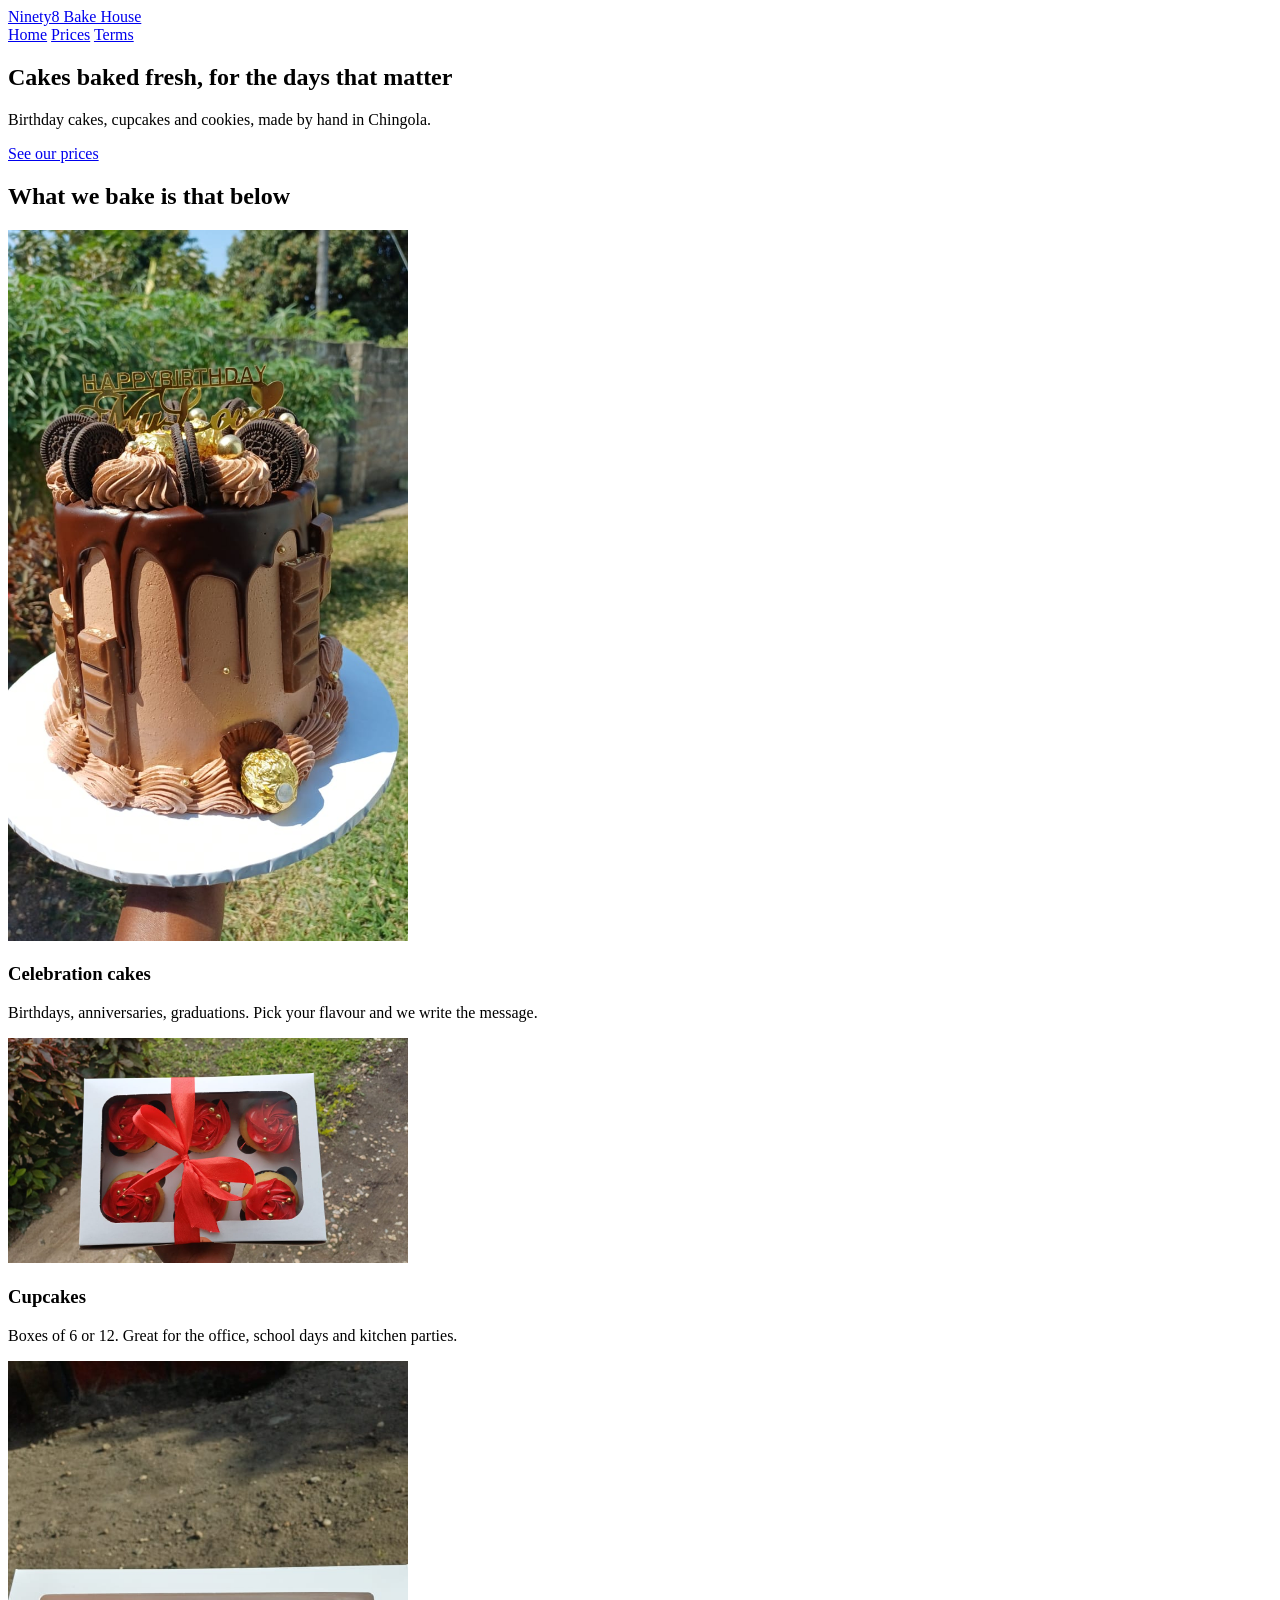
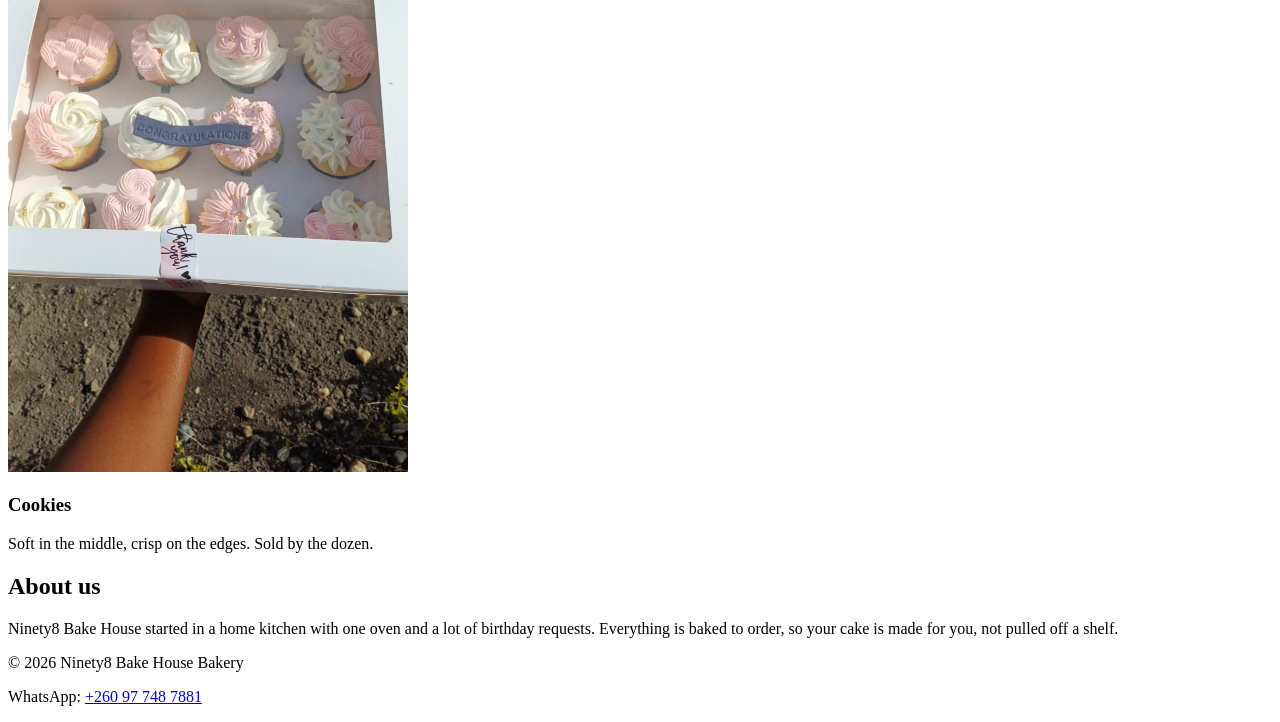
==== index.html @ 87349954 "reword all areas that said lusaka to chingola" ====
<!DOCTYPE html>
<!-- ^ Tells the browser: "this is a modern HTML page". Always the first line. -->

<!-- <html> wraps EVERYTHING. lang="en" tells screen readers and Google the page is in English. -->
<html lang="en">

<!-- <head> = information ABOUT the page. Nothing in here shows on the page itself. -->
<head>
  <!-- Lets the page show any character: K, é, emojis. -->
  <meta charset="UTF-8">
  <!-- Makes the page fit phone screens instead of showing a tiny desktop page. -->
  <meta name="viewport" content="width=device-width, initial-scale=1.0">
  <!-- The text on the browser tab, and the blue link text on Google. -->
  <title>Ninety8 Bake House Bakery | Cakes and treats in Chingola</title>
  <!-- The grey text under the link on Google. -->
  <meta name="description" content="Birthday cakes, cupcakes and cookies, baked by hand in Chingola.">
</head>

<!-- <body> = everything the visitor actually sees. -->
<body>

  <!-- <header> = the strip at the top: logo and menu. It repeats on every page. -->
  <header>
    <a href="index.html">Ninety8 Bake House</a>
    <!-- <nav> = a group of links that move you around the site. -->
    <nav>
      <a href="index.html">Home</a>
      <a href="prices.html">Prices</a>
      <a href="terms.html">Terms</a>
    </nav>
  </header>

  <!-- <main> = the content that is unique to THIS page. Only one per page. -->
  <main>

    <!-- <section> = a chunk of the page about one topic. -->
    <section>
      <!-- <h1> = the main heading. ONE per page. Google reads it to know what the page is about. -->
      <h1>Cakes baked fresh, for the days that matter</h1>
      <!-- <p> = a paragraph. -->
      <p>Birthday cakes, cupcakes and cookies, made by hand in Chingola.</p>
      <!-- <a> = a link. href = where it goes. -->
      <a href="prices.html">See our prices</a>
    </section>

    <section>
      <!-- <h2> = a sub-heading. Headings go in order: h1, then h2, then h3. Never skip. -->
      <h2>What we bake is that below</h2>

      <!-- <div> = a box with no meaning of its own. We use it to group things for styling later. -->
      <div>
        <!-- <article> = a self-contained item. Here: one product. -->
        <article>
          <!-- <img> has no closing tag. src = the file. alt = what the picture shows,
               read aloud to blind visitors and shown if the image fails to load. Never leave it empty. -->
          <img src="images/cake.jpg" alt="A two-layer birthday cake with white icing" width="400">
          <h3>Celebration cakes</h3>
          <p>Birthdays, anniversaries, graduations. Pick your flavour and we write the message.</p>
        </article>

        <article>
          <img src="images/cupcakes.jpg" alt="A box of cupcakes with swirled icing" width="400">
          <h3>Cupcakes</h3>
          <p>Boxes of 6 or 12. Great for the office, school days and kitchen parties.</p>
        </article>

        <article>
          <img src="images/cookies.jpg" alt="A plate of golden chocolate chip cookies" width="400">
          <h3>Cookies</h3>
          <p>Soft in the middle, crisp on the edges. Sold by the dozen.</p>
        </article>
      </div>
    </section>

    <section>
      <h2>About us</h2>
      <p>
        Ninety8 Bake House started in a home kitchen with one oven and a lot of birthday requests.
        Everything is baked to order, so your cake is made for you, not pulled off a shelf.
      </p>
    </section>

  </main>

  <!-- <footer> = the strip at the bottom. Also repeats on every page. -->
  <footer>
    <!-- &copy; is a "character code". It shows as the © symbol. -->
    <!-- <span> = like a <div> but it sits INSIDE a line of text. We will use this one in Stage 5. -->
    <p>&copy; <span id="year">2026</span> Ninety8 Bake House Bakery</p>
    <!-- wa.me links open a WhatsApp chat with that number. Number = country code, no + and no spaces. -->
    <p>WhatsApp: <a href="https://wa.me/260964182847">+260 97 748 7881</a></p>
  </footer>

</body>
</html>
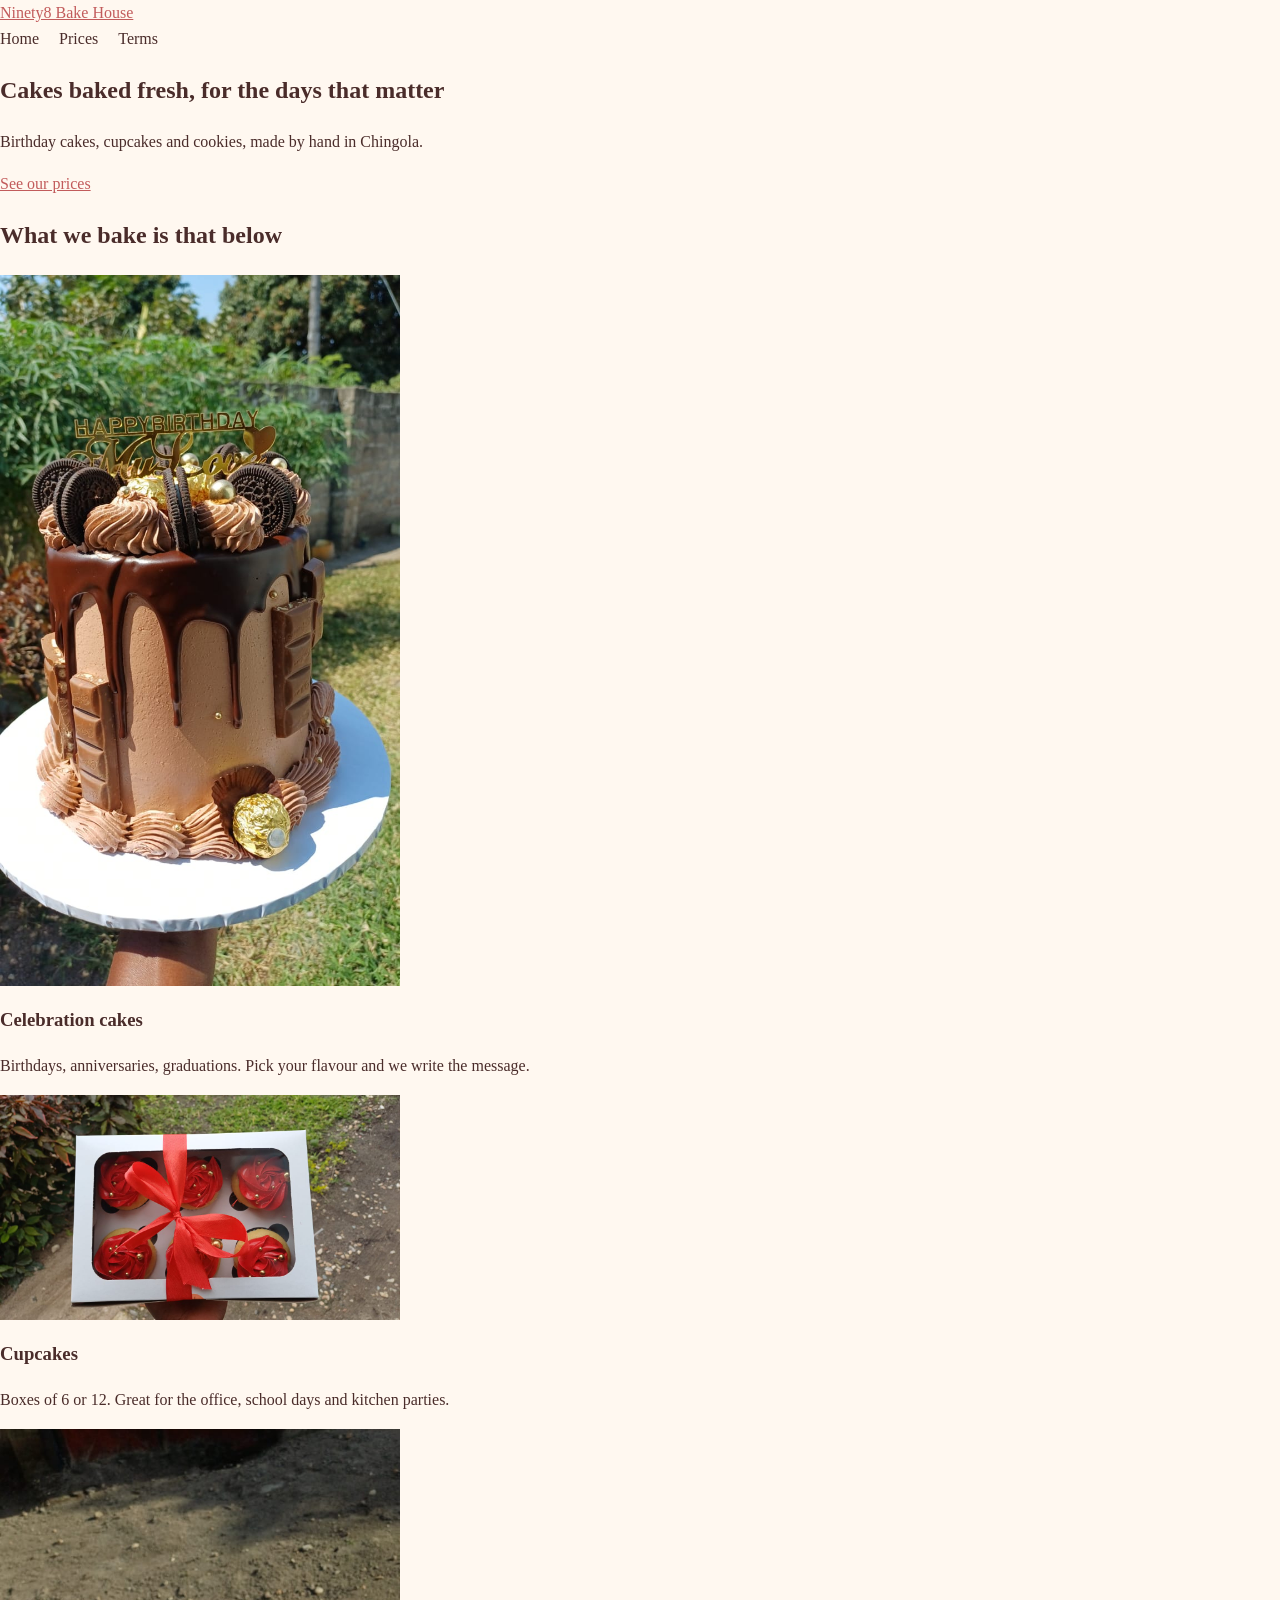
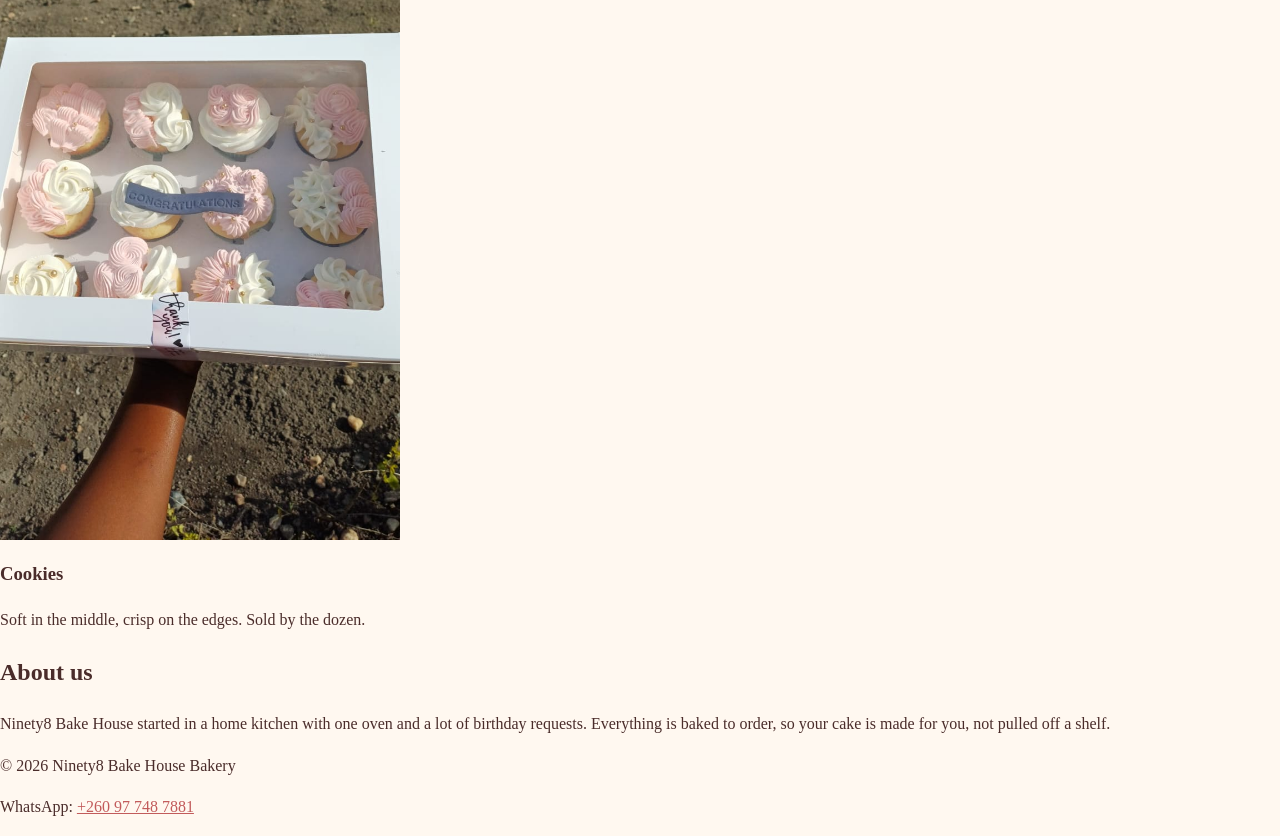
==== commit e6ca092e: "add stylesheets and link it on every page" ====
--- a/index.html
+++ b/index.html
@@ -14,6 +14,7 @@
   <title>Ninety8 Bake House Bakery | Cakes and treats in Chingola</title>
   <!-- The grey text under the link on Google. -->
   <meta name="description" content="Birthday cakes, cupcakes and cookies, baked by hand in Chingola.">
+  <link rel="stylesheet" href="styles.css">
 </head>
 
 <!-- <body> = everything the visitor actually sees. -->
--- a/styles.css
+++ b/styles.css
@@ -0,0 +1,169 @@
+/* ==========================================================
+   Sweet Crumbs styles
+   How CSS works:   selector { property: value; }
+     body         -> every <body> tag
+     .card        -> every tag with class="card"
+     nav a        -> every <a> that is INSIDE a <nav>
+     nav a:hover  -> that <a>, but only while the mouse is over it
+   ========================================================== */
+
+
+/* ============ 1. Colours and fonts (DONE, read it) ============ */
+/* These are VARIABLES. Change a colour here once, it changes everywhere.
+   Use one like this:  color: var(--brown);
+   Pick colours that match her brand. Try https://coolors.co for ideas. */
+:root {
+  --cream: #fff8f0;
+  --brown: #4a2c2a;
+  --pink: #e07a7a;
+  --pink-dark: #c25b5b;
+  --line: #ecdccb;
+  --white: #ffffff;
+}
+
+/* Makes width and padding behave the way you expect. Just keep it. */
+* {
+  box-sizing: border-box;
+}
+
+body {
+  margin: 0;
+  font-family: Georgia, "Times New Roman", serif;
+  background: var(--cream);
+  color: var(--brown);
+  line-height: 1.6;
+}
+
+a {
+  color: var(--pink-dark);
+}
+
+/* Images never get wider than the box they are in. Important on phones. */
+img {
+  max-width: 100%;
+  display: block;
+}
+
+
+/* ============ 2. Header and navigation (DONE, read it) ============ */
+/* display: flex puts the children (logo and nav) side by side.
+   justify-content: space-between pushes them to opposite ends.
+   flex-wrap: wrap lets them go onto two lines on a small phone. */
+.site-header {
+  display: flex;
+  flex-wrap: wrap;
+  justify-content: space-between;
+  align-items: center;
+  gap: 12px;
+  padding: 16px 20px;
+  background: var(--white);
+  border-bottom: 1px solid var(--line);
+}
+
+.logo {
+  font-size: 1.5rem;
+  font-weight: bold;
+  text-decoration: none;
+  color: var(--brown);
+}
+
+nav a {
+  margin-left: 16px;
+  text-decoration: none;
+  color: var(--brown);
+}
+
+nav a:first-child {
+  margin-left: 0;
+}
+
+/* .active is the page you are on right now. */
+nav a:hover,
+nav a.active {
+  color: var(--pink-dark);
+  border-bottom: 2px solid var(--pink);
+}
+
+
+/* ============ 3. Sections, hero and button (TODO) ============ */
+
+/* TODO 3a: .section
+   Keep content from stretching too wide on big screens, and centre it.
+   Hints: max-width: 960px;  margin: 0 auto;  padding: 40px 20px;  */
+
+
+/* TODO 3b: .hero  (the big welcome block on the home page)
+   Centre the text, give it lots of space (padding), and a soft background.
+   Hint for a fade:  background: linear-gradient(180deg, #fde3d9, var(--cream)); */
+
+
+/* TODO 3c: .button  (makes a link look like a button)
+   Hints: display: inline-block;  padding;  background: var(--pink);
+          color: white;  border-radius: 999px (fully round ends);
+          text-decoration: none (removes the underline).
+   Then add .button:hover with a darker background. */
+
+
+/* ============ 4. Cards (TODO) ============ */
+
+/* TODO 4a: .cards  (the box that holds the 3 products, or the 2 packages)
+   On phones: one card per row.
+   Hints: display: grid;  grid-template-columns: 1fr;  gap: 20px;  */
+
+
+/* TODO 4b: .card
+   A white box with a thin border and rounded corners.
+   Hints: background, border: 1px solid var(--line), border-radius: 12px,
+          overflow: hidden (so the image does not poke out of the round corners). */
+
+
+/* TODO 4c: .card img
+   Make all 3 photos the same height without squashing them.
+   Hints: width: 100%;  height: 200px;  object-fit: cover;
+   Try object-fit: fill  to see why "cover" is better. */
+
+
+/* TODO 4d: .card h3, .card p
+   The text is touching the card edges. Give it padding on the left and right. */
+
+
+/* TODO 4e: .featured  (the package we want people to pick)
+   Make it stand out: a thicker pink border. */
+
+
+/* TODO 4f: .price  (the big price on a package card)
+   Big, bold, pink. */
+
+
+/* ============ 5. Price table (TODO) ============ */
+
+/* TODO 5: .price-table
+   Hints: width: 100%;  border-collapse: collapse;  (look up what this does)
+   Then style .price-table th and .price-table td:
+     some padding, text-align: left, a line under each row (border-bottom).
+   Make the heading row dark (background: var(--brown)) with white text. */
+
+
+/* ============ 6. (Stage 5 will go here) ============ */
+
+
+/* ============ 7. Footer (TODO) ============ */
+
+/* TODO 7: .site-footer
+   Dark background, light text, centred, some padding.
+   Footer links are now hard to read: fix .site-footer a too. */
+
+
+/* ============ 8. Bigger screens (TODO) ============ */
+/* We built everything for PHONES first ("mobile first").
+   A media query is CSS that only applies when a condition is true.
+   This one: only when the screen is at least 700px wide.
+
+   TODO 8: inside the media query below, make .cards show 3 columns
+   Hint: grid-template-columns: repeat(3, 1fr);
+   Test it: press F12, then click the phone/tablet icon at the top of DevTools,
+   and drag the width smaller and bigger. Watch the cards jump. */
+
+@media (min-width: 700px) {
+
+}
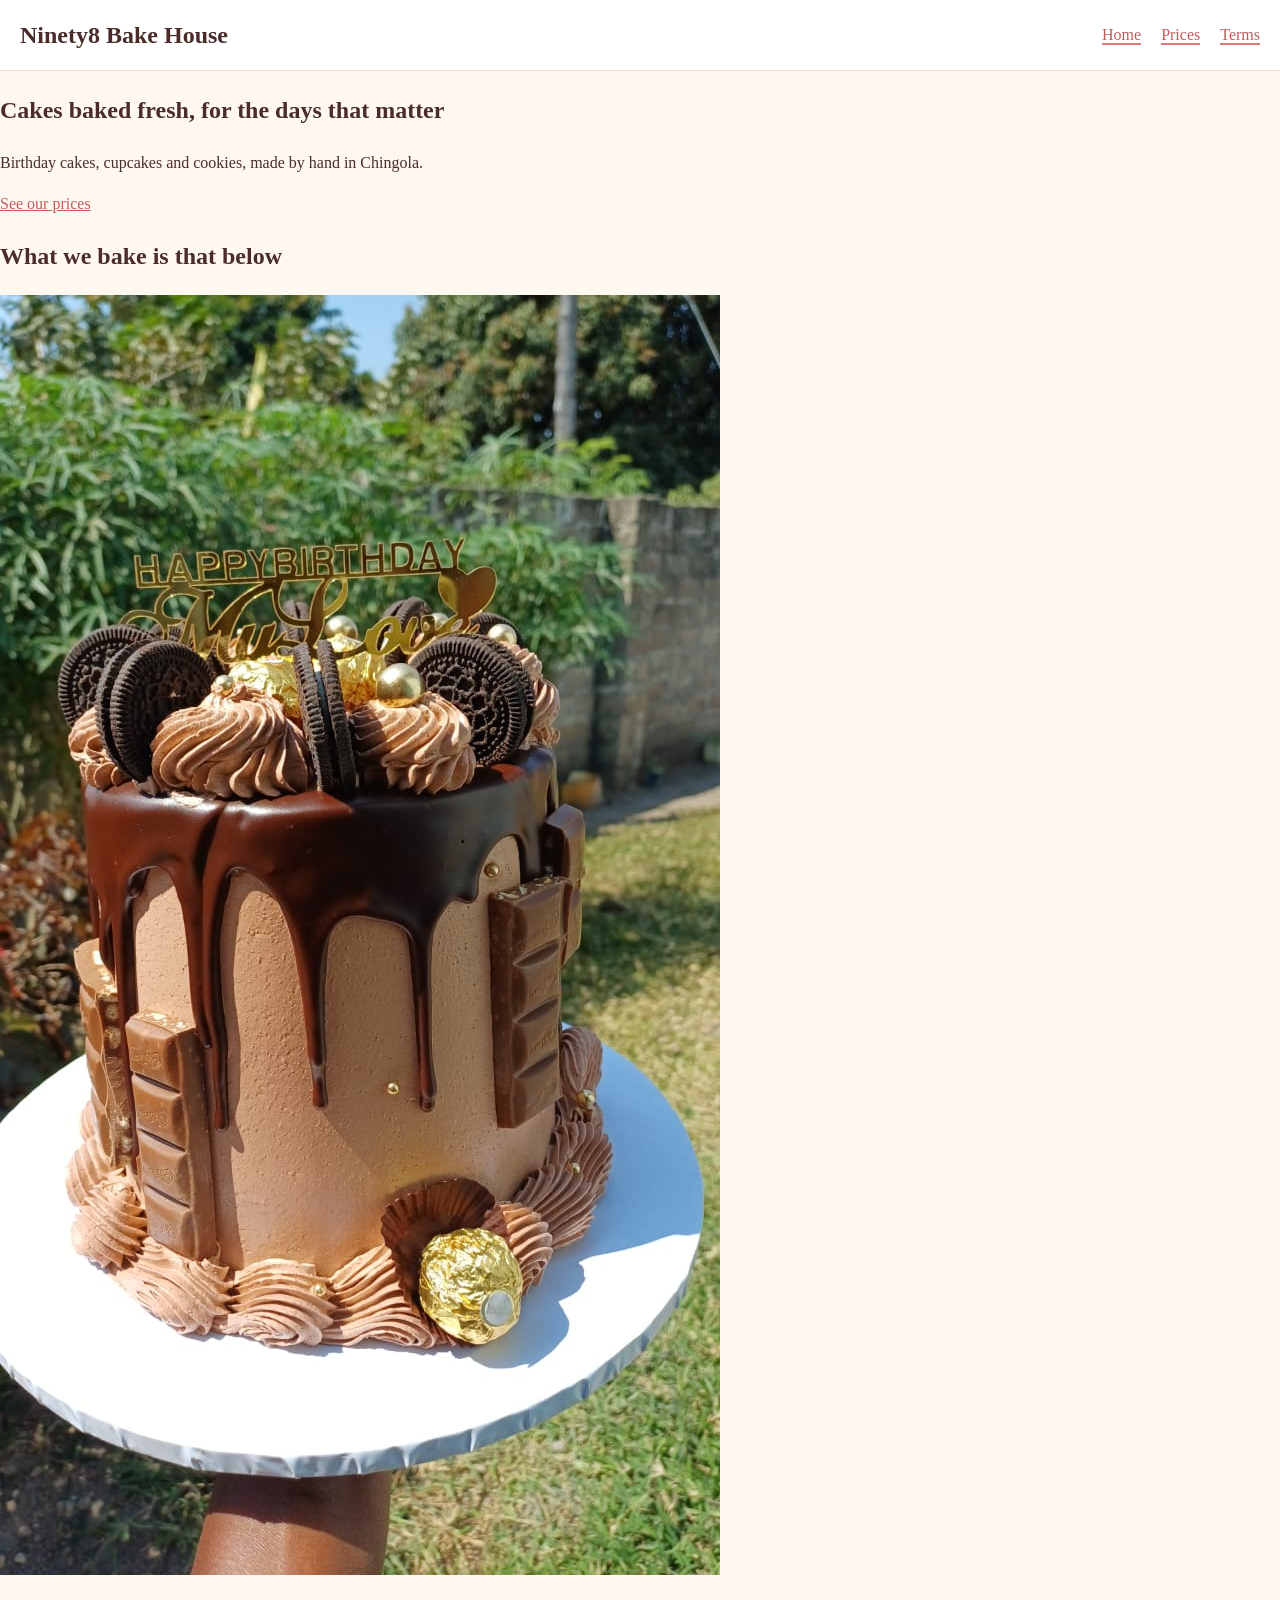
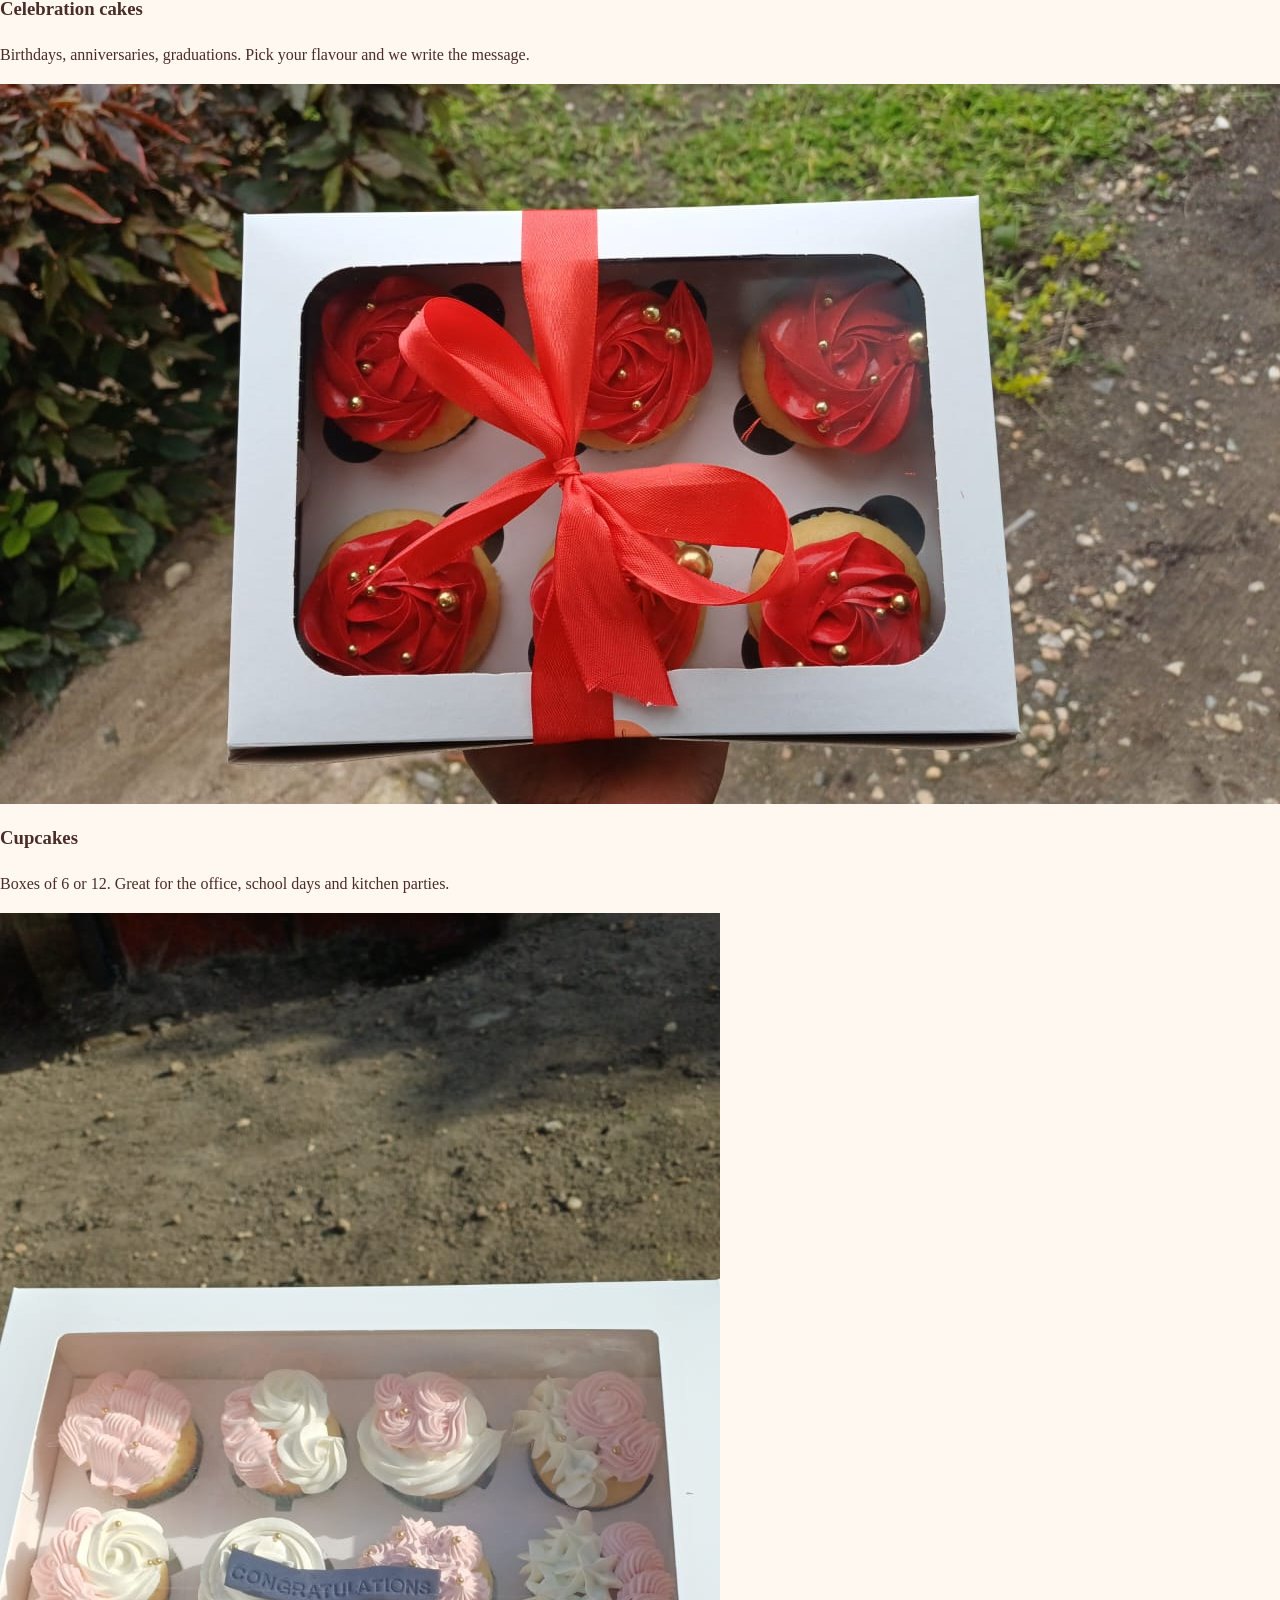
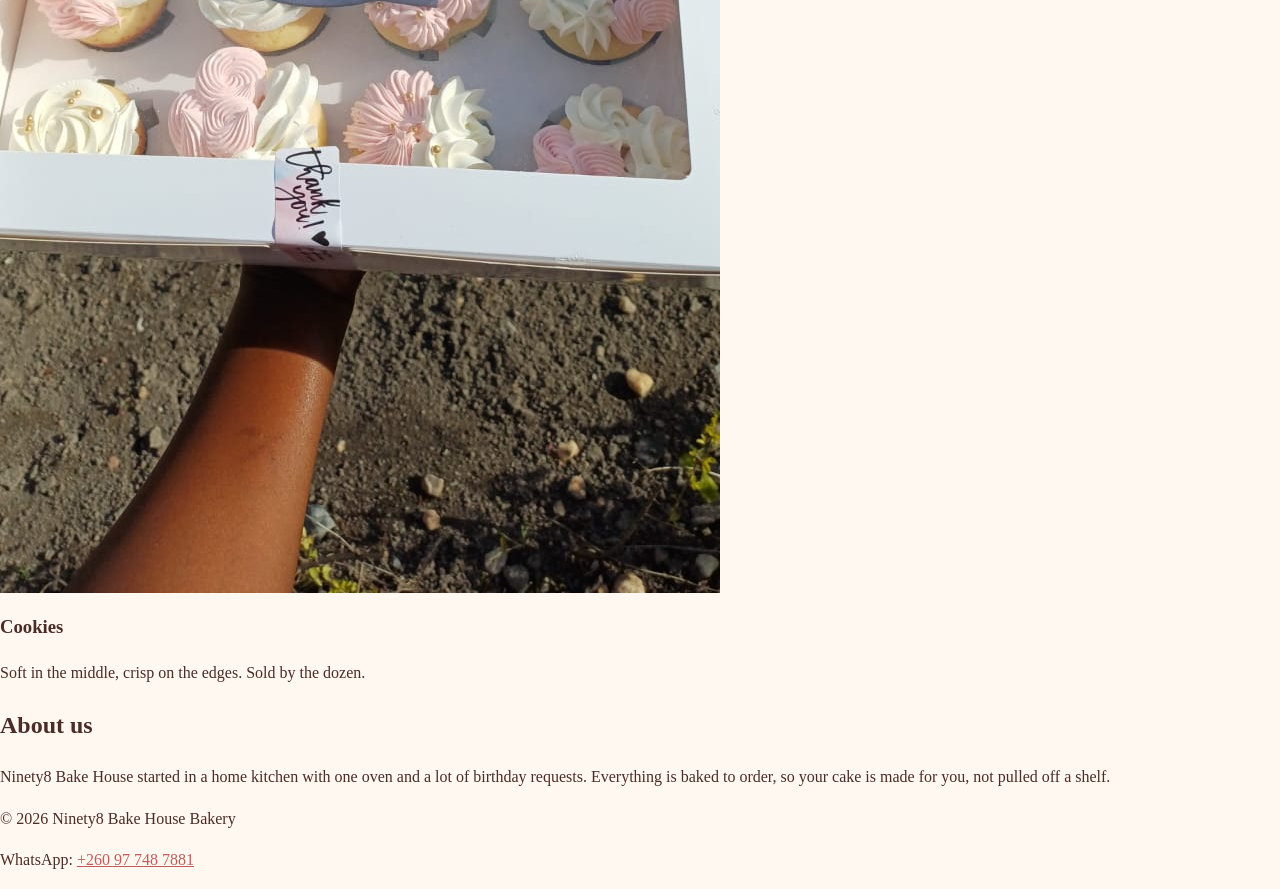
==== commit 62e7b63c: "add classes for styling" ====
--- a/index.html
+++ b/index.html
@@ -21,13 +21,13 @@
 <body>
 
   <!-- <header> = the strip at the top: logo and menu. It repeats on every page. -->
-  <header>
-    <a href="index.html">Ninety8 Bake House</a>
+  <header class="site-header">
+    <a href="index.html" class="logo">Ninety8 Bake House</a>
     <!-- <nav> = a group of links that move you around the site. -->
     <nav>
-      <a href="index.html">Home</a>
-      <a href="prices.html">Prices</a>
-      <a href="terms.html">Terms</a>
+      <a href="index.html" class="active">Home</a>
+      <a href="prices.html" class="active">Prices</a>
+      <a href="terms.html" class="active">Terms</a>
     </nav>
   </header>
 
@@ -35,45 +35,45 @@
   <main>
 
     <!-- <section> = a chunk of the page about one topic. -->
-    <section>
+    <section class="hero">
       <!-- <h1> = the main heading. ONE per page. Google reads it to know what the page is about. -->
       <h1>Cakes baked fresh, for the days that matter</h1>
       <!-- <p> = a paragraph. -->
       <p>Birthday cakes, cupcakes and cookies, made by hand in Chingola.</p>
       <!-- <a> = a link. href = where it goes. -->
-      <a href="prices.html">See our prices</a>
+      <a href="prices.html" class="button">See our prices</a>
     </section>
 
-    <section>
+    <section class="section">
       <!-- <h2> = a sub-heading. Headings go in order: h1, then h2, then h3. Never skip. -->
       <h2>What we bake is that below</h2>
 
       <!-- <div> = a box with no meaning of its own. We use it to group things for styling later. -->
-      <div>
+      <div class="cards">
         <!-- <article> = a self-contained item. Here: one product. -->
-        <article>
+        <article class="card">
           <!-- <img> has no closing tag. src = the file. alt = what the picture shows,
                read aloud to blind visitors and shown if the image fails to load. Never leave it empty. -->
-          <img src="images/cake.jpg" alt="A two-layer birthday cake with white icing" width="400">
+          <img src="images/cake.jpg" alt="A two-layer birthday cake with white icing">
           <h3>Celebration cakes</h3>
           <p>Birthdays, anniversaries, graduations. Pick your flavour and we write the message.</p>
         </article>
 
-        <article>
-          <img src="images/cupcakes.jpg" alt="A box of cupcakes with swirled icing" width="400">
+        <article class="card">
+          <img src="images/cupcakes.jpg" alt="A box of cupcakes with swirled icing">
           <h3>Cupcakes</h3>
           <p>Boxes of 6 or 12. Great for the office, school days and kitchen parties.</p>
         </article>
 
-        <article>
-          <img src="images/cookies.jpg" alt="A plate of golden chocolate chip cookies" width="400">
+        <article class="card">
+          <img src="images/cookies.jpg" alt="A plate of golden chocolate chip cookies">
           <h3>Cookies</h3>
           <p>Soft in the middle, crisp on the edges. Sold by the dozen.</p>
         </article>
       </div>
     </section>
 
-    <section>
+    <section class="section">
       <h2>About us</h2>
       <p>
         Ninety8 Bake House started in a home kitchen with one oven and a lot of birthday requests.
@@ -84,7 +84,7 @@
   </main>
 
   <!-- <footer> = the strip at the bottom. Also repeats on every page. -->
-  <footer>
+  <footer class="site-footer">
     <!-- &copy; is a "character code". It shows as the © symbol. -->
     <!-- <span> = like a <div> but it sits INSIDE a line of text. We will use this one in Stage 5. -->
     <p>&copy; <span id="year">2026</span> Ninety8 Bake House Bakery</p>
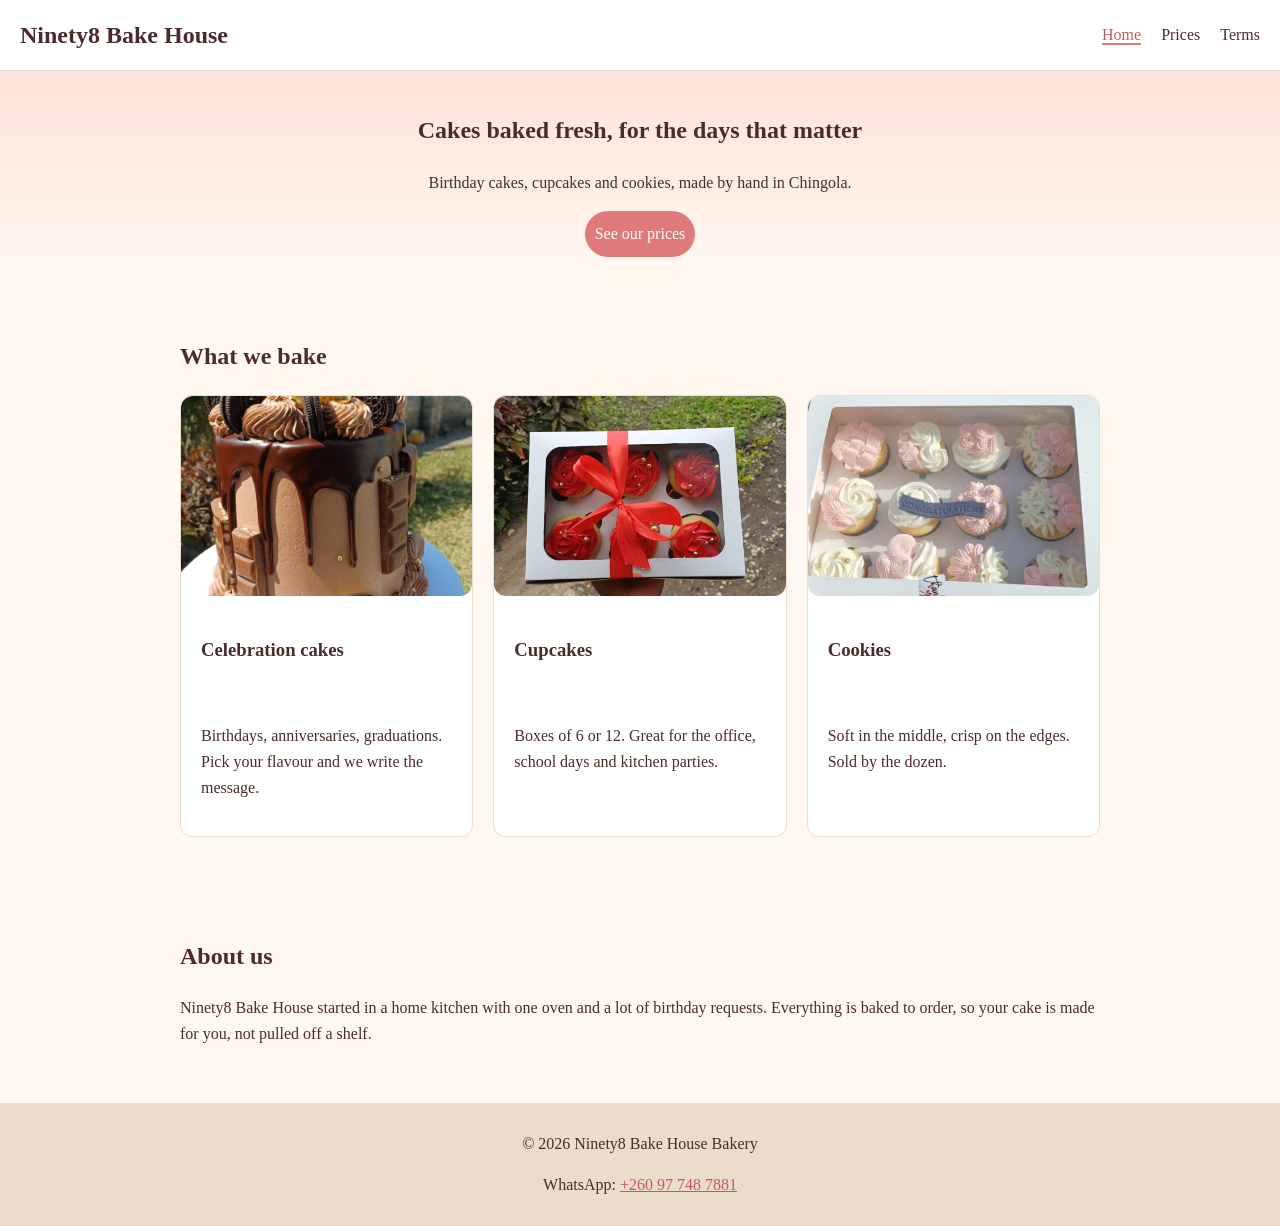
==== commit 0013a37f: "update on some mistakes" ====
--- a/index.html
+++ b/index.html
@@ -26,8 +26,8 @@
     <!-- <nav> = a group of links that move you around the site. -->
     <nav>
       <a href="index.html" class="active">Home</a>
-      <a href="prices.html" class="active">Prices</a>
-      <a href="terms.html" class="active">Terms</a>
+      <a href="prices.html">Prices</a>
+      <a href="terms.html">Terms</a>
     </nav>
   </header>
 
@@ -46,7 +46,7 @@
 
     <section class="section">
       <!-- <h2> = a sub-heading. Headings go in order: h1, then h2, then h3. Never skip. -->
-      <h2>What we bake is that below</h2>
+      <h2>What we bake</h2>
 
       <!-- <div> = a box with no meaning of its own. We use it to group things for styling later. -->
       <div class="cards">
--- a/styles.css
+++ b/styles.css
@@ -90,11 +90,23 @@
 /* TODO 3a: .section
    Keep content from stretching too wide on big screens, and centre it.
    Hints: max-width: 960px;  margin: 0 auto;  padding: 40px 20px;  */
+   .section {
+      max-width: 960px;
+      margin: 0 auto;
+      padding: 40px 20px;
+      
+   }
 
 
 /* TODO 3b: .hero  (the big welcome block on the home page)
    Centre the text, give it lots of space (padding), and a soft background.
    Hint for a fade:  background: linear-gradient(180deg, #fde3d9, var(--cream)); */
+   .hero {
+      text-align: center;
+      padding: 20px 10px;
+      background: linear-gradient(180deg, #fde3d9, var(--cream));
+
+   }
 
 
 /* TODO 3c: .button  (makes a link look like a button)
@@ -102,6 +114,21 @@
           color: white;  border-radius: 999px (fully round ends);
           text-decoration: none (removes the underline).
    Then add .button:hover with a darker background. */
+   .button {
+      display: inline-block ;
+      padding: 10px;
+      background: var(--pink);
+      color:#ffffff;
+      border-radius: 999px ;
+      text-decoration: none;
+      transition: 0.2s;
+   }
+   
+   .button:hover {
+      background: #c25b5b;
+      color: #ffffff;     
+   }
+   
 
 
 /* ============ 4. Cards (TODO) ============ */
@@ -109,6 +136,11 @@
 /* TODO 4a: .cards  (the box that holds the 3 products, or the 2 packages)
    On phones: one card per row.
    Hints: display: grid;  grid-template-columns: 1fr;  gap: 20px;  */
+   .cards {
+      display: grid;
+      grid-template-columns:1fr;
+      gap: 20px;
+   }
 
 
 /* TODO 4b: .card
@@ -116,23 +148,51 @@
    Hints: background, border: 1px solid var(--line), border-radius: 12px,
           overflow: hidden (so the image does not poke out of the round corners). */
 
+.card {
+   background:  #ffffff;
+   border: 1px solid var(--line);
+   border-radius: 12px;
+   overflow: hidden;
+
+}
 
 /* TODO 4c: .card img
    Make all 3 photos the same height without squashing them.
    Hints: width: 100%;  height: 200px;  object-fit: cover;
    Try object-fit: fill  to see why "cover" is better. */
+.card img {
+  width: 100%;
+  height: 200px;
+  object-fit: cover;
+   border-radius: 12px;
+}
 
 
 /* TODO 4d: .card h3, .card p
    The text is touching the card edges. Give it padding on the left and right. */
+   .card h3 {
+      padding: 20px;
+
+   }
+   .card p {
+      padding: 20px;
+   }
 
 
 /* TODO 4e: .featured  (the package we want people to pick)
    Make it stand out: a thicker pink border. */
-
+   .featured {
+      border: solid pink;
+   }
 
 /* TODO 4f: .price  (the big price on a package card)
    Big, bold, pink. */
+   .price {
+      font-size: 24px;
+      font-weight: bold;
+      color: var(--pink);
+   }
+   
 
 
 /* ============ 5. Price table (TODO) ============ */
@@ -142,6 +202,36 @@
    Then style .price-table th and .price-table td:
      some padding, text-align: left, a line under each row (border-bottom).
    Make the heading row dark (background: var(--brown)) with white text. */
+   .price-table {
+      width: 100%;
+      border-collapse: collapse;
+      border-radius: 12px;
+      overflow: hidden;
+      background:  #ffffff;
+     
+   }
+
+   .price-table th {
+      padding: 12px;
+      color:  #ffffff;
+      text-align: left;
+      background-color: #f28b9b ;
+   }
+
+   .price-table td {
+      padding: 10px; 
+      text-align: left;
+      color: #4a2c2a;
+      border-bottom: 5px solid #ecdccb ;
+   }
+
+   .price-table tr:nth-child(even) td {
+      background-color: #f8e6df;
+   }
+
+   .price-table tr:last-child td {
+      border-bottom: none;
+   }
 
 
 /* ============ 6. (Stage 5 will go here) ============ */
@@ -152,8 +242,13 @@
 /* TODO 7: .site-footer
    Dark background, light text, centred, some padding.
    Footer links are now hard to read: fix .site-footer a too. */
-
-
+   .site-footer {
+      background:  #ecdccb ;
+      text-align: center;
+      padding: 12px;
+   }
+
+  
 /* ============ 8. Bigger screens (TODO) ============ */
 /* We built everything for PHONES first ("mobile first").
    A media query is CSS that only applies when a condition is true.
@@ -165,5 +260,10 @@
    and drag the width smaller and bigger. Watch the cards jump. */
 
 @media (min-width: 700px) {
-
-}
+   .cards{
+ grid-template-columns: repeat(3, 1fr) ;
+   }
+}
+
+
+
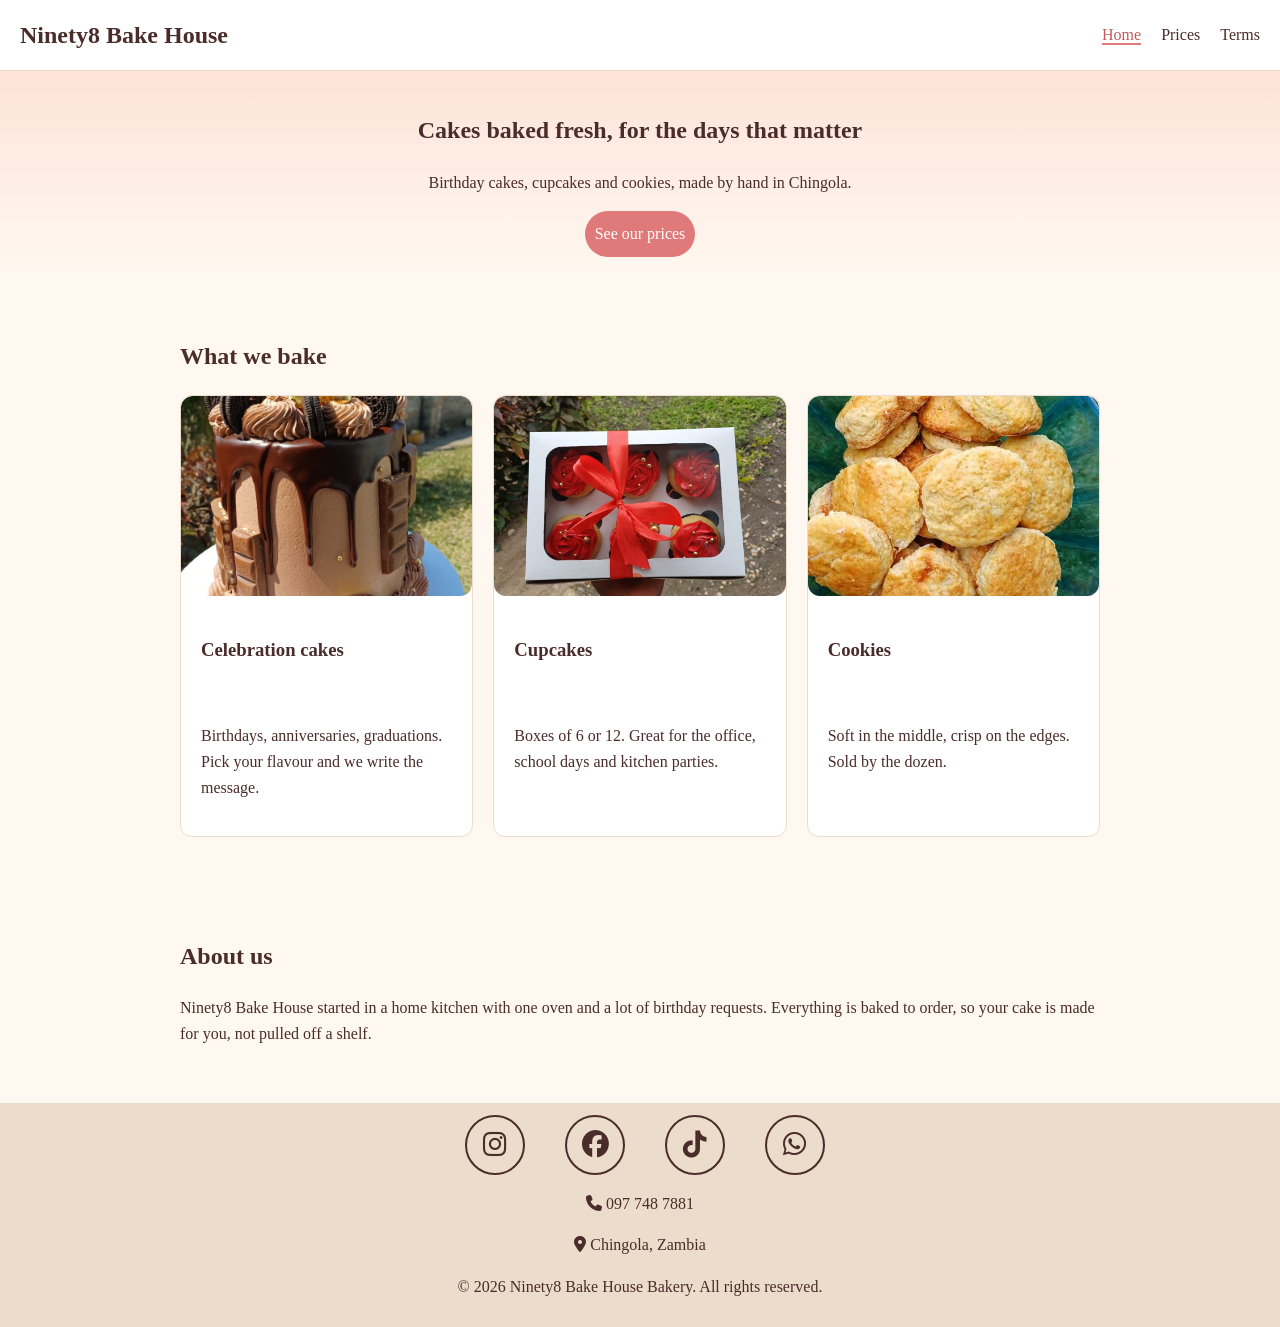
==== commit 25883670: "edited the menue table and added social media links" ====
--- a/index.html
+++ b/index.html
@@ -15,6 +15,7 @@
   <!-- The grey text under the link on Google. -->
   <meta name="description" content="Birthday cakes, cupcakes and cookies, baked by hand in Chingola.">
   <link rel="stylesheet" href="styles.css">
+  <link rel="stylesheet" href="https://cdnjs.cloudflare.com/ajax/libs/font-awesome/6.7.2/css/all.min.css">
 </head>
 
 <!-- <body> = everything the visitor actually sees. -->
@@ -83,13 +84,52 @@
 
   </main>
 
+   
   <!-- <footer> = the strip at the bottom. Also repeats on every page. -->
   <footer class="site-footer">
     <!-- &copy; is a "character code". It shows as the © symbol. -->
     <!-- <span> = like a <div> but it sits INSIDE a line of text. We will use this one in Stage 5. -->
-    <p>&copy; <span id="year">2026</span> Ninety8 Bake House Bakery</p>
+
+        <section>
+      <!--social media links-->
+      <div class="social-links" >
+        <a href="https://instagram.com/98bake_house"
+           target="_blank"
+           aria-label="instagram">
+          <i class="fa-brands fa-instagram"></i>
+        </a>
+         <a href="https://www.facebook.com/share/1FQyY4DqXN/"
+                target="_blank"
+               rel="noopener noreferrer"
+               aria-label="Facebook">
+              <i class="fa-brands fa-facebook"></i>
+          </a>
+        <a href="https://tiktok.com/@98_bakehouse"
+           target="_blank"
+           aria-label="tiktok">
+          <i class="fa-brands fa-tiktok"></i>
+           </a>
+          <a href="https://wa.me/260964182847"
+           target="_blank"
+           aria-label="WhatsApp">
+          <i class="fa-brands fa-whatsapp"></i>
+        </a>
+
+      </div>
+     </section>
+          <p>
+        <i class="fa-solid fa-phone"></i>
+        097 748 7881
+       </p>
+
+      <p>
+        <i class="fa-solid fa-location-dot"></i>
+        Chingola, Zambia
+      </p>
+     
+     <p>&copy; <span id="year">2026</span> Ninety8 Bake House Bakery. All rights reserved.</p>
     <!-- wa.me links open a WhatsApp chat with that number. Number = country code, no + and no spaces. -->
-    <p>WhatsApp: <a href="https://wa.me/260964182847">+260 97 748 7881</a></p>
+   
   </footer>
 
 </body>
--- a/styles.css
+++ b/styles.css
@@ -1,5 +1,5 @@
 /* ==========================================================
-   Sweet Crumbs styles
+   Ninety8 Bake House styles
    How CSS works:   selector { property: value; }
      body         -> every <body> tag
      .card        -> every tag with class="card"
@@ -19,6 +19,8 @@
   --pink-dark: #c25b5b;
   --line: #ecdccb;
   --white: #ffffff;
+  --pink-light: #f28b9b;
+  --blush: #f8e6df;
 }
 
 /* Makes width and padding behave the way you expect. Just keep it. */
@@ -118,15 +120,15 @@
       display: inline-block ;
       padding: 10px;
       background: var(--pink);
-      color:#ffffff;
+      color: var(--white);
       border-radius: 999px ;
       text-decoration: none;
       transition: 0.2s;
    }
    
    .button:hover {
-      background: #c25b5b;
-      color: #ffffff;     
+      background: var(--pink-dark);
+      color: var(--white);
    }
    
 
@@ -149,7 +151,7 @@
           overflow: hidden (so the image does not poke out of the round corners). */
 
 .card {
-   background:  #ffffff;
+   background: var(--white);
    border: 1px solid var(--line);
    border-radius: 12px;
    overflow: hidden;
@@ -182,7 +184,7 @@
 /* TODO 4e: .featured  (the package we want people to pick)
    Make it stand out: a thicker pink border. */
    .featured {
-      border: solid pink;
+      border: 3px solid var(--pink);
    }
 
 /* TODO 4f: .price  (the big price on a package card)
@@ -207,31 +209,47 @@
       border-collapse: collapse;
       border-radius: 12px;
       overflow: hidden;
+      background: var(--white);
       background:  #ffffff;
+      table-layout: fixed;
      
    }
+   .price-table img {
+  width: 100%;
+  height: 200px;
+  object-fit: cover;
+   border-radius: 12px;
+}
+
 
    .price-table th {
       padding: 12px;
-      color:  #ffffff;
+      color: var(--white);
       text-align: left;
-      background-color: #f28b9b ;
+      background-color: var(--pink-light);
    }
 
    .price-table td {
       padding: 10px; 
       text-align: left;
-      color: #4a2c2a;
-      border-bottom: 5px solid #ecdccb ;
+      color: var(--brown);
+      border-bottom: 5px solid var(--line);
    }
 
    .price-table tr:nth-child(even) td {
-      background-color: #f8e6df;
-   }
-
-   .price-table tr:last-child td {
-      border-bottom: none;
-   }
+      background-color: var(--blush);
+   }
+
+   td.flavor {
+  text-align: center;
+  vertical-align: middle;
+}
+
+td.flavor {
+  border-right: 1px solid #e9cdbb;
+}
+
+  
 
 
 /* ============ 6. (Stage 5 will go here) ============ */
@@ -243,7 +261,7 @@
    Dark background, light text, centred, some padding.
    Footer links are now hard to read: fix .site-footer a too. */
    .site-footer {
-      background:  #ecdccb ;
+      background: var(--line);
       text-align: center;
       padding: 12px;
    }
@@ -266,4 +284,78 @@
 }
 
 
-
+/* ============ SOCIAL MEDIA LINKS ============ */
+
+.social-links {
+    display: flex;
+    flex-wrap: wrap;
+    gap: 30px;
+    align-items: center;
+    justify-content: center ;
+}
+
+.social-links a {
+    width: 80px;
+    height: 60px;
+    flex: 0 0 60px;
+
+    border: 2px solid var(--brown);
+    border-radius: 50%;
+
+    display: flex;
+    justify-content: center;
+    align-items: center;
+
+    color: var(--brown);
+    background: transparent;
+
+    font-size: 27px;
+    text-decoration: none;
+
+    transition: all 0.3s ease;
+    margin-left: 10px;
+}
+
+/* Hover effect */
+.social-links a:hover {
+    background: var(--pink);
+    border-color: var(--pink);
+    color: var(--white);
+    transform: translateY(-4px);
+}
+
+.note {
+  margin-top: 24px;
+  padding: 20px;
+  background: #fff;
+  border: 2px solid var(--pink);
+  border-radius: 16px;
+  text-align: left;
+}
+
+.note-title {
+  display: inline-block;
+  margin: -34px 0 12px;
+  padding: 4px 24px;
+  background: var(--pink);
+  color: #fff;
+  border-radius: 8px;
+  letter-spacing: 2px;
+  text-transform: uppercase;
+}
+
+.note ol {
+  margin: 0 0 12px;
+  padding-left: 22px;
+}
+
+.note li {
+  margin-bottom: 8px;
+}
+
+.note-footer {
+  margin: 0;
+  padding-top: 12px;
+  border-top: 1px solid var(--line);
+  text-align: center;
+}
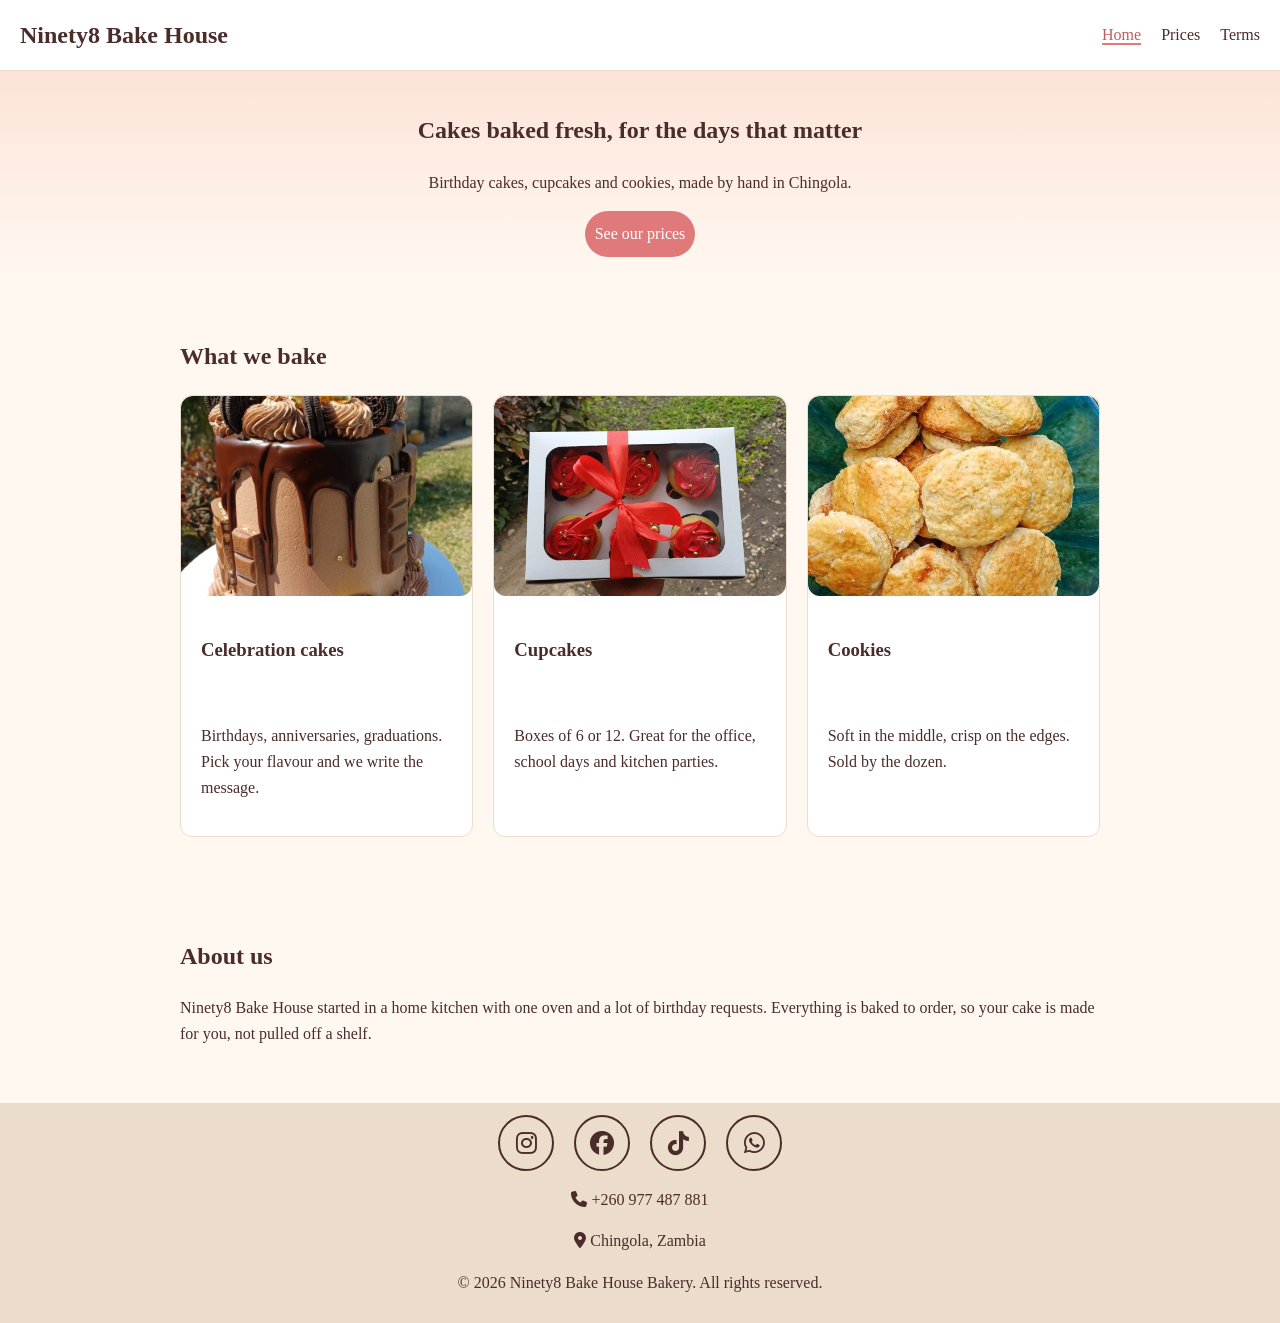
==== commit d2e7fd52: "Phone number edit" ====
--- a/index.html
+++ b/index.html
@@ -119,7 +119,7 @@
      </section>
           <p>
         <i class="fa-solid fa-phone"></i>
-        097 748 7881
+        +260 977 487 881
        </p>
 
       <p>
--- a/styles.css
+++ b/styles.css
@@ -209,7 +209,6 @@
       border-collapse: collapse;
       border-radius: 12px;
       overflow: hidden;
-      background: var(--white);
       background:  #ffffff;
       table-layout: fixed;
      
@@ -288,40 +287,41 @@
 
 .social-links {
     display: flex;
-    flex-wrap: wrap;
-    gap: 30px;
+    flex-wrap: nowrap;
+    gap: clamp(8px, 3vw, 20px) ;
     align-items: center;
     justify-content: center ;
 }
 
 .social-links a {
-    width: 80px;
-    height: 60px;
-    flex: 0 0 60px;
-
-    border: 2px solid var(--brown);
-    border-radius: 50%;
-
-    display: flex;
-    justify-content: center;
-    align-items: center;
-
-    color: var(--brown);
-    background: transparent;
-
-    font-size: 27px;
-    text-decoration: none;
-
-    transition: all 0.3s ease;
-    margin-left: 10px;
-}
-
-/* Hover effect */
+  width: clamp(36px, 11vw, 56px);
+  height: clamp(36px, 11vw, 56px);
+  flex: 0 1 auto;
+
+  border: 2px solid var(--brown);
+  border-radius: 50%;
+
+  display: flex;
+  justify-content: center;
+  align-items: center;
+
+  color: var(--brown);
+  background: transparent;
+  text-decoration: none;
+  transition: all 0.3s ease;
+  padding: 0;
+  margin: 0;
+}
+
 .social-links a:hover {
-    background: var(--pink);
-    border-color: var(--pink);
-    color: var(--white);
-    transform: translateY(-4px);
+  background: var(--pink);
+  border-color: var(--pink);
+  color: var(--white);
+  transform: translateY(-4px);
+}
+
+.social-links i {
+  font-size: clamp(16px, 5vw, 24px);
 }
 
 .note {
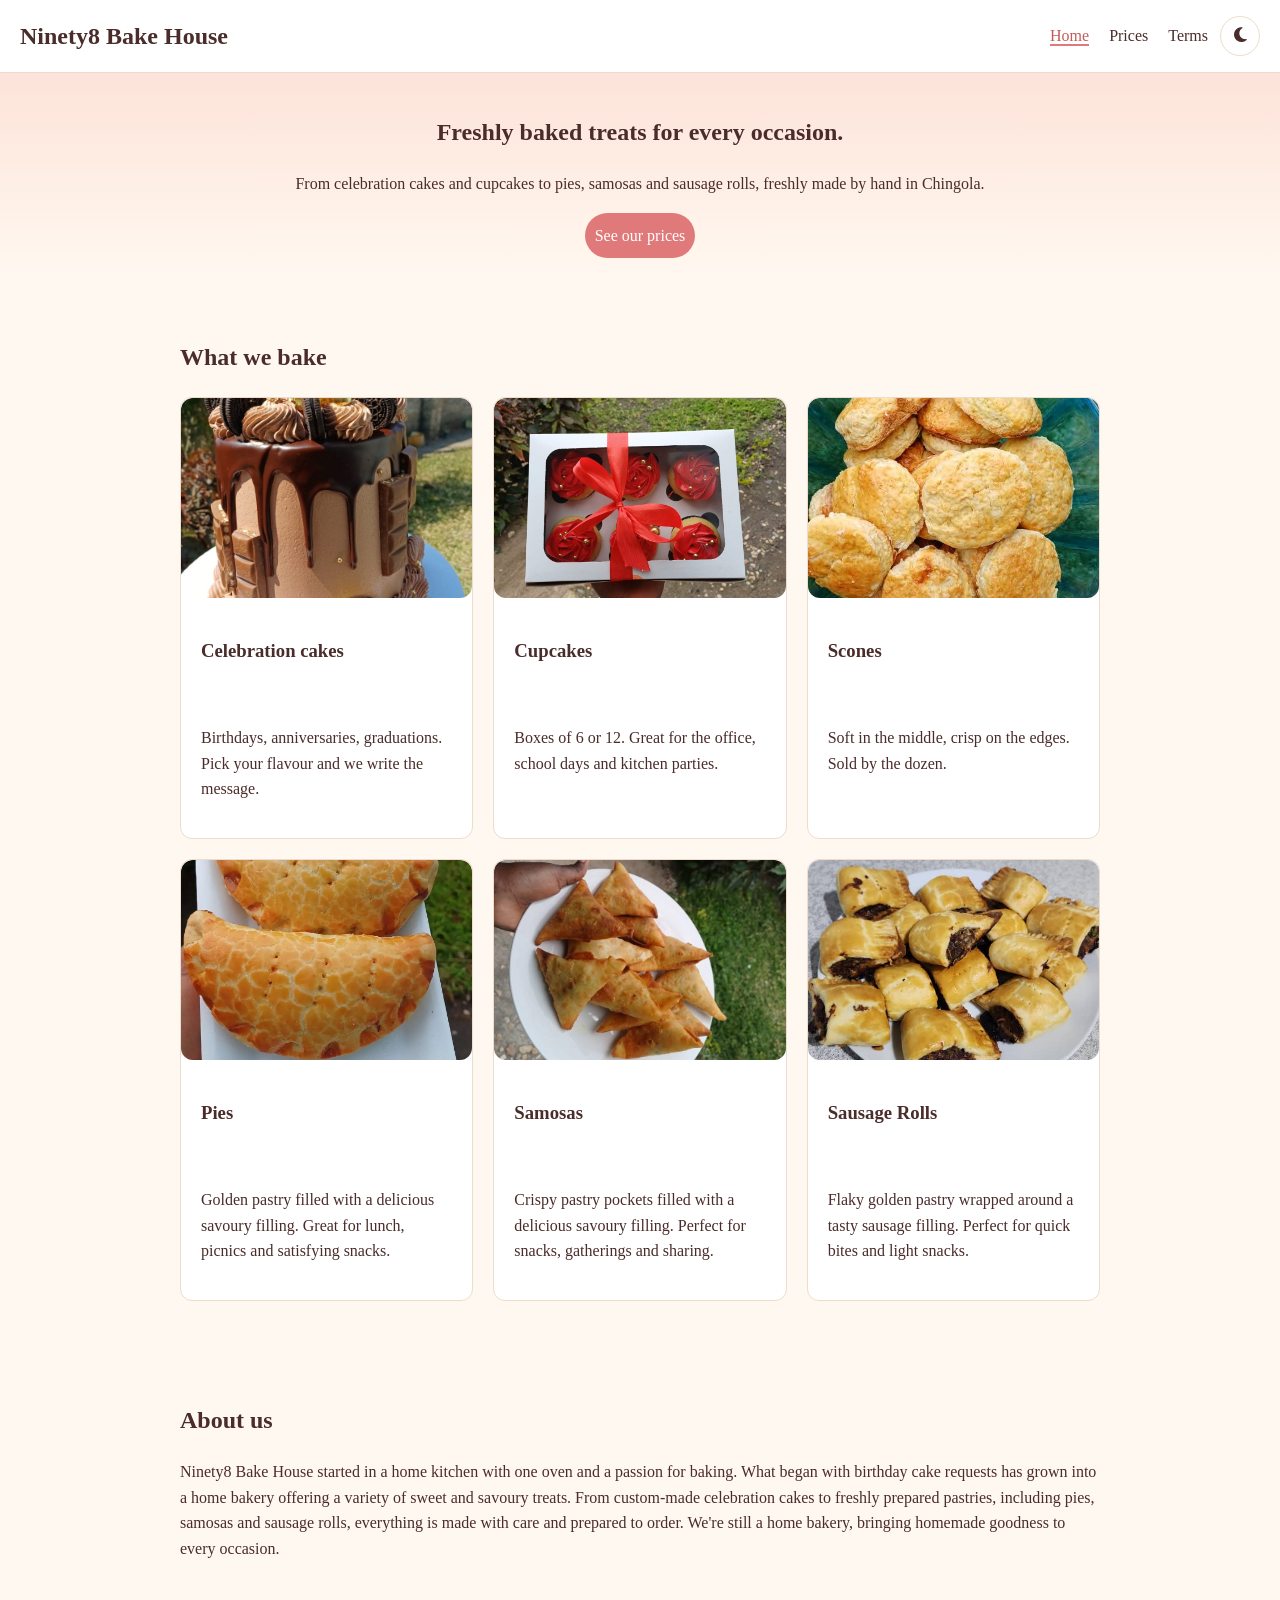
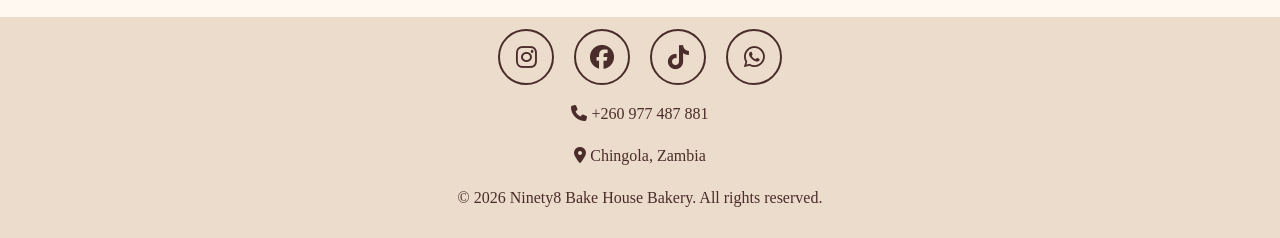
==== commit 552dc5a3: "Complete order builder and update bakery website" ====
--- a/index.html
+++ b/index.html
@@ -13,7 +13,7 @@
   <!-- The text on the browser tab, and the blue link text on Google. -->
   <title>Ninety8 Bake House Bakery | Cakes and treats in Chingola</title>
   <!-- The grey text under the link on Google. -->
-  <meta name="description" content="Birthday cakes, cupcakes and cookies, baked by hand in Chingola.">
+  <meta name="description" content="Birthday cakes, cupcakes and Scones, baked by hand in Chingola.">
   <link rel="stylesheet" href="styles.css">
   <link rel="stylesheet" href="https://cdnjs.cloudflare.com/ajax/libs/font-awesome/6.7.2/css/all.min.css">
 </head>
@@ -30,6 +30,11 @@
       <a href="prices.html">Prices</a>
       <a href="terms.html">Terms</a>
     </nav>
+
+    <button id="theme-toggle" class="theme-toggle" aria-label="Switch to dark mode">
+    <i class="fa-solid fa-moon"></i>
+</button>
+    
   </header>
 
   <!-- <main> = the content that is unique to THIS page. Only one per page. -->
@@ -38,9 +43,9 @@
     <!-- <section> = a chunk of the page about one topic. -->
     <section class="hero">
       <!-- <h1> = the main heading. ONE per page. Google reads it to know what the page is about. -->
-      <h1>Cakes baked fresh, for the days that matter</h1>
+      <h1>Freshly baked treats for every occasion.</h1>
       <!-- <p> = a paragraph. -->
-      <p>Birthday cakes, cupcakes and cookies, made by hand in Chingola.</p>
+      <p>From celebration cakes and cupcakes to pies, samosas and sausage rolls, freshly made by hand in Chingola.</p>
       <!-- <a> = a link. href = where it goes. -->
       <a href="prices.html" class="button">See our prices</a>
     </section>
@@ -67,18 +72,47 @@
         </article>
 
         <article class="card">
-          <img src="images/cookies.jpg" alt="A plate of golden chocolate chip cookies">
-          <h3>Cookies</h3>
+          <img src="images/scones.jpg" alt="A plate of golden chocolate chip Scones">
+          <h3>Scones</h3>
           <p>Soft in the middle, crisp on the edges. Sold by the dozen.</p>
         </article>
+
+         <article class="card">
+          <!-- <img> has no closing tag. src = the file. alt = what the picture shows,
+               read aloud to blind visitors and shown if the image fails to load. Never leave it empty. -->
+          <img src="images/pie.jpg" alt="A box of Golden homemade meat pies with flaky pastry and savoury filling">
+          <h3>Pies</h3>
+          <p>Golden pastry filled with a delicious savoury filling. Great for lunch, picnics and satisfying snacks.</p>
+        </article>
+        
+         <article class="card">
+          <!-- <img> has no closing tag. src = the file. alt = what the picture shows,
+               read aloud to blind visitors and shown if the image fails to load. Never leave it empty. -->
+          <img src="images/samosas.jpg" alt="Freshly fried golden samosas with a crispy pastry shell">
+          <h3>Samosas</h3>
+          <p>Crispy pastry pockets filled with a delicious savoury filling. Perfect for snacks, gatherings and sharing.</p>
+        </article>
+        
+         <article class="card">
+          <!-- <img> has no closing tag. src = the file. alt = what the picture shows,
+               read aloud to blind visitors and shown if the image fails to load. Never leave it empty. -->
+          <img src="images/sausage rolls.jpg" alt="Golden homemade sausage rolls with a savoury filling, freshly baked and served on a plate">
+          <h3>Sausage Rolls</h3>
+          <p>Flaky golden pastry wrapped around a tasty sausage filling. Perfect for quick bites and light snacks.</p>
+        </article>
+
+
       </div>
     </section>
 
     <section class="section">
       <h2>About us</h2>
       <p>
-        Ninety8 Bake House started in a home kitchen with one oven and a lot of birthday requests.
-        Everything is baked to order, so your cake is made for you, not pulled off a shelf.
+        Ninety8 Bake House started in a home kitchen with one oven and a passion for baking. What began with birthday cake requests has grown into a home bakery offering a variety of sweet and savoury treats.
+
+        From custom-made celebration cakes to freshly prepared pastries, including pies, samosas and sausage rolls, everything is made with care and prepared to order.
+
+       We're still a home bakery, bringing homemade goodness to every occasion.
       </p>
     </section>
 
@@ -131,6 +165,7 @@
     <!-- wa.me links open a WhatsApp chat with that number. Number = country code, no + and no spaces. -->
    
   </footer>
+<script src="script.js"></script>
+</body>
 
-</body>
 </html>
--- a/styles.css
+++ b/styles.css
@@ -358,4 +358,184 @@
   padding-top: 12px;
   border-top: 1px solid var(--line);
   text-align: center;
-}+}
+
+.order-form {
+     display: grid;
+     gap: 8px;
+     max-width: 420px;
+   }
+
+   .order-form select,
+   .order-form input {
+     padding: 10px;
+     font: inherit;
+     border: 1px solid var(--line);
+     border-radius: 8px;
+   }
+
+   .order-total {
+     font-size: 1.25rem;
+     font-weight: bold;
+   }
+
+   [hidden] {
+  display: none !important;
+}
+
+.price-table {
+    margin-bottom: 70px;
+}
+
+/* Pricing notice */
+.price-notice {
+    max-width: 850px;
+    margin: 25px auto 35px;
+    padding: 16px 22px;
+
+    display: flex;
+    align-items: center;
+    justify-content: center;
+    gap: 14px;
+
+    background: #fff8f0;
+    border: 1px solid var(--pink);
+    border-left: 5px solid var(--pink);
+    border-radius: 10px;
+
+    box-shadow: 0 3px 10px rgba(74, 44, 42, 0.06);
+}
+
+.price-notice i {
+    color: var(--pink-dark);
+    font-size: 22px;
+    flex-shrink: 0;
+}
+
+.price-notice p {
+    margin: 0;
+    color: var(--brown);
+    font-size: 14px;
+    line-height: 1.6;
+    text-align: left;
+}
+
+@media (max-width: 600px) {
+    .price-notice {
+        margin: 20px 5px 30px;
+        padding: 13px;
+        gap: 10px;
+    }
+
+    .price-notice p {
+        font-size: 13px;
+    }
+}
+
+/* Smaller images on mobile screens */
+@media (max-width: 600px) {
+    .price-table img {
+        width: 100%;
+        height: 120px;
+        object-fit: cover;
+        border-radius: 10px;
+    }
+}
+
+
+/* ==================================================
+   DARK / LIGHT MODE
+================================================== */
+
+/* Navigation alignment */
+.site-header nav {
+    margin-left: auto;
+}
+
+.theme-toggle {
+    background: transparent;
+    border: 1px solid var(--line);
+    color: var(--brown);
+    width: 40px;
+    height: 40px;
+    border-radius: 50%;
+    cursor: pointer;
+    font-size: 17px;
+    flex-shrink: 0;
+    transition: 0.3s ease;
+}
+
+.theme-toggle:hover {
+    background: var(--pink);
+    color: var(--white);
+}
+
+/* Dark mode colour palette */
+body.dark-mode {
+    --cream: #211c1b;
+    --brown: #f8eee5;
+    --pink: #d87985;
+    --pink-dark: #f08b96;
+    --pink-light: #a95865;
+    --blush: #302625;
+    --line: #493936;
+    --white: #2c2524;
+}
+
+/* Hero section */
+body.dark-mode .hero {
+    background: linear-gradient(
+        180deg,
+        #382827,
+        var(--cream)
+    );
+}
+
+/* Price table */
+body.dark-mode .price-table {
+    background: var(--white);
+}
+
+body.dark-mode .price-table tr:nth-child(even) td {
+    background: var(--blush);
+}
+
+/* Notes and notices */
+body.dark-mode .note {
+    background: var(--white);
+}
+
+body.dark-mode .price-notice {
+    background: var(--white);
+}
+
+/* Smooth transitions */
+body,
+.site-header,
+.site-footer,
+.card,
+.hero,
+.section,
+.price-table,
+.note,
+.price-notice {
+    transition: background-color 0.3s ease,
+                color 0.3s ease,
+                border-color 0.3s ease;
+}
+
+.remove-button {
+    margin-left: 16px;
+    padding: 6px 12px;
+    background-color: #f8d7da;
+    color: #a61b29;
+    border: 1px solid #f1aeb5;
+    border-radius: 6px;
+    cursor: pointer;
+    transition: background-color 0.3s ease, color 0.3s ease;
+}
+
+.remove-button:hover {
+    background-color: #dc3545;
+    color: #ffffff;
+}
